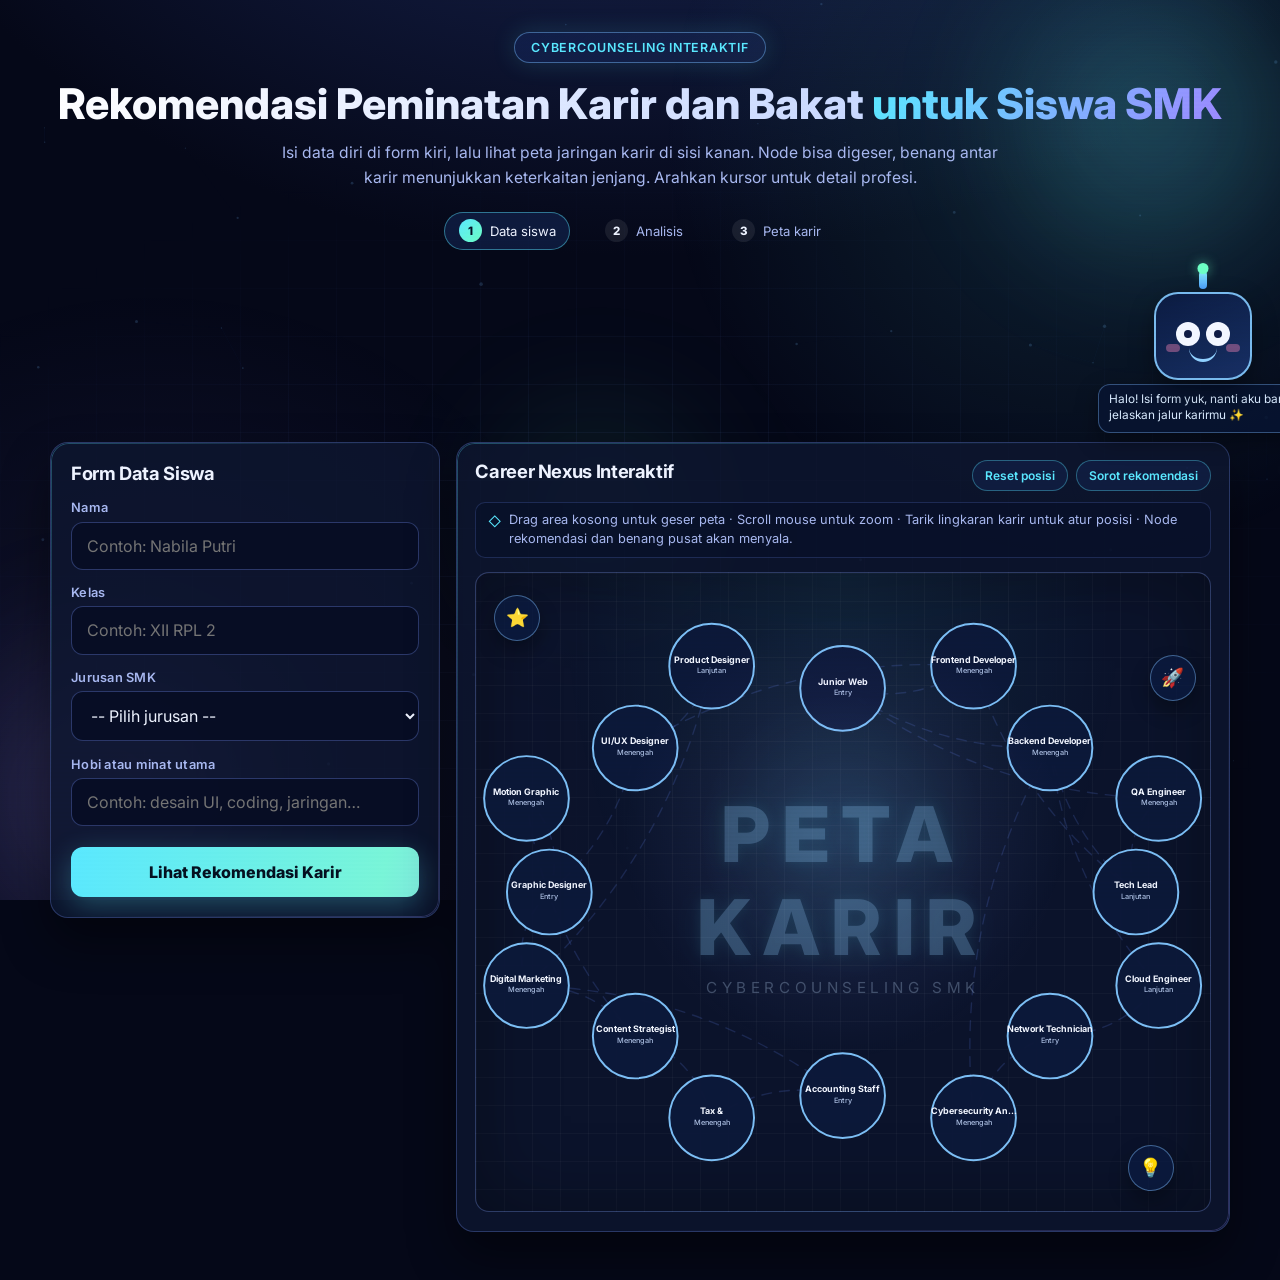
==== index.html @ 2188ef98 "v1" ====
<!DOCTYPE html>
<html lang="id">
<head>
  <meta charset="UTF-8" />
  <meta name="viewport" content="width=device-width, initial-scale=1.0" />
  <title>CyberCounseling Karir SMK</title>
  <link rel="preconnect" href="https://fonts.googleapis.com" />
  <link rel="preconnect" href="https://fonts.gstatic.com" crossorigin />
  <link href="https://fonts.googleapis.com/css2?family=Inter:wght@400;500;700;800&display=swap" rel="stylesheet" />
  <link rel="stylesheet" href="style.css" />
</head>
<body>
  <div class="ambient" aria-hidden="true">
    <canvas id="particleCanvas" class="particle-canvas"></canvas>
    <div class="orb orb--1"></div>
    <div class="orb orb--2"></div>
    <div class="orb orb--3"></div>
    <div class="grid-floor"></div>
  </div>
  <div class="background-glow"></div>
  <div class="scanlines" aria-hidden="true"></div>

  <main class="page">
    <header class="hero">
      <p class="badge badge--pulse">CyberCounseling Interaktif</p>
      <h1><span class="hero-title">Rekomendasi Peminatan Karir dan Bakat</span> <span class="hero-title hero-title--accent">untuk Siswa SMK</span></h1>
      <p class="subtitle">
        Isi data diri di form kiri, lalu lihat peta jaringan karir di sisi kanan. Node bisa digeser,
        benang antar karir menunjukkan keterkaitan jenjang. Arahkan kursor untuk detail profesi.
      </p>
      <ol class="steps" aria-label="Alur singkat">
        <li class="steps__item steps__item--active"><span class="steps__num">1</span> Data siswa</li>
        <li class="steps__item"><span class="steps__num">2</span> Analisis</li>
        <li class="steps__item"><span class="steps__num">3</span> Peta karir</li>
      </ol>
    </header>

    <aside class="mascot-dock" aria-hidden="true">
      <div class="cartoon-mascot" id="cartoonMascot">
        <div class="mascot-antenna"></div>
        <div class="mascot-face">
          <div class="eye eye-left"><span class="pupil"></span></div>
          <div class="eye eye-right"><span class="pupil"></span></div>
          <div class="mouth"></div>
          <div class="blush blush-left"></div>
          <div class="blush blush-right"></div>
        </div>
        <div class="speech" id="mascotSpeech">Halo! Isi form yuk, nanti aku bantu jelaskan jalur karirmu ✨</div>
      </div>
    </aside>

    <section class="content-grid">
      <article class="card form-card">
        <h2>Form Data Siswa</h2>
        <form id="studentForm" novalidate>
          <label class="field">
            <span class="field__label">Nama</span>
            <input type="text" id="name" name="name" placeholder="Contoh: Nabila Putri" autocomplete="name" required />
          </label>
          <label class="field">
            <span class="field__label">Kelas</span>
            <input type="text" id="classroom" name="classroom" placeholder="Contoh: XII RPL 2" required />
          </label>
          <label class="field">
            <span class="field__label">Jurusan SMK</span>
            <select id="major" name="major" required>
              <option value="">-- Pilih jurusan --</option>
              <option value="RPL">Rekayasa Perangkat Lunak (RPL)</option>
              <option value="TKJ">Teknik Komputer dan Jaringan (TKJ)</option>
              <option value="DKV">Desain Komunikasi Visual (DKV)</option>
              <option value="AKL">Akuntansi dan Keuangan Lembaga (AKL)</option>
              <option value="BDP">Bisnis Daring dan Pemasaran (BDP)</option>
            </select>
          </label>
          <label class="field">
            <span class="field__label">Hobi atau minat utama</span>
            <input type="text" id="hobby" name="hobby" placeholder="Contoh: desain UI, coding, jaringan…" required />
          </label>
          <button type="submit" class="btn-submit" id="submitBtn">
            <span class="btn-submit__shine" aria-hidden="true"></span>
            <span class="btn-submit__text">Lihat Rekomendasi Karir</span>
            <span class="btn-submit__loader" aria-hidden="true"></span>
          </button>
        </form>

        <div id="result" class="result hidden" role="region" aria-live="polite" aria-labelledby="resultHeading">
          <h3 id="resultHeading">Hasil Rekomendasi</h3>
          <p id="resultSummary"></p>
          <ul id="careerList" class="career-list"></ul>
        </div>
      </article>

      <article class="card graph-card experience-card" id="graphCard">
        <div class="graph-top">
          <div class="graph-top__row">
            <h2>Career Nexus Interaktif</h2>
            <div class="graph-actions">
              <button type="button" class="btn-ghost" id="resetNodes" title="Kembalikan posisi node ke awal">Reset posisi</button>
              <button type="button" class="btn-ghost" id="focusRecommended" title="Sorot node yang direkomendasikan">Sorot rekomendasi</button>
            </div>
          </div>
          <p class="graph-hint">
            <span class="graph-hint__icon" aria-hidden="true">◇</span>
            Drag area kosong untuk geser peta · Scroll mouse untuk zoom · Tarik lingkaran karir untuk atur posisi · Node rekomendasi dan benang pusat akan menyala.
          </p>
        </div>

        <div class="graph-wrapper" id="graphStage">
          <div class="center-title" aria-hidden="true">
            <span class="center-title__main">PETA KARIR</span>
            <span class="center-title__sub">CyberCounseling SMK</span>
          </div>
          <div class="floating-friends" aria-hidden="true">
            <div class="friend friend-star">⭐</div>
            <div class="friend friend-rocket">🚀</div>
            <div class="friend friend-spark">💡</div>
          </div>
          <svg id="careerGraph" viewBox="0 0 900 560" role="img" aria-label="Peta jaringan karir"></svg>
          <div id="tooltip" class="tooltip hidden"></div>
        </div>
      </article>
    </section>
  </main>

  <script src="script.js"></script>
</body>
</html>
---- style.css ----
:root {
  --bg-main: #050818;
  --bg-card: rgba(14, 22, 48, 0.82);
  --line: rgba(103, 138, 255, 0.42);
  --line-active: rgba(119, 255, 202, 0.75);
  --text-main: #eef3ff;
  --text-soft: #a8b8f0;
  --accent: #5ae8ff;
  --accent-second: #9b8cff;
  --success: #6dffc4;
  --shadow: 0 24px 48px rgba(0, 0, 0, 0.45);
  --radius: 18px;
  --ease-out: cubic-bezier(0.22, 1, 0.36, 1);
}

*,
*::before,
*::after {
  box-sizing: border-box;
}

html {
  scroll-behavior: smooth;
}

body {
  margin: 0;
  font-family: "Inter", system-ui, sans-serif;
  color: var(--text-main);
  background: radial-gradient(ellipse 120% 80% at 50% -20%, #1a2758 0%, var(--bg-main) 50%);
  min-height: 100vh;
  overflow-x: hidden;
}

/* --- Ambient layer --- */
.ambient {
  position: fixed;
  inset: 0;
  pointer-events: none;
  z-index: 0;
  overflow: hidden;
}

.particle-canvas {
  position: absolute;
  inset: 0;
  width: 100%;
  height: 100%;
  opacity: 0.35;
}

.orb {
  position: absolute;
  border-radius: 50%;
  filter: blur(60px);
  opacity: 0.55;
  animation: floatOrb 18s var(--ease-out) infinite;
  will-change: transform;
}

.orb--1 {
  width: min(42vw, 380px);
  height: min(42vw, 380px);
  background: radial-gradient(circle, rgba(90, 232, 255, 0.5), transparent 70%);
  top: -8%;
  right: -5%;
  animation-delay: 0s;
}

.orb--2 {
  width: min(50vw, 420px);
  height: min(50vw, 420px);
  background: radial-gradient(circle, rgba(155, 140, 255, 0.45), transparent 70%);
  bottom: -12%;
  left: -8%;
  animation-delay: -6s;
}

.orb--3 {
  width: min(35vw, 300px);
  height: min(35vw, 300px);
  background: radial-gradient(circle, rgba(109, 255, 196, 0.25), transparent 70%);
  top: 40%;
  left: 35%;
  animation-delay: -12s;
}

@keyframes floatOrb {
  0%,
  100% {
    transform: translate(0, 0) scale(1);
  }
  33% {
    transform: translate(4%, 6%) scale(1.06);
  }
  66% {
    transform: translate(-5%, 3%) scale(0.96);
  }
}

.grid-floor {
  position: absolute;
  inset: 0;
  background-image:
    linear-gradient(rgba(120, 160, 255, 0.06) 1px, transparent 1px),
    linear-gradient(90deg, rgba(120, 160, 255, 0.06) 1px, transparent 1px);
  background-size: 48px 48px;
  mask-image: radial-gradient(ellipse 80% 60% at 50% 60%, black 20%, transparent 75%);
  animation: gridDrift 28s linear infinite;
}

@keyframes gridDrift {
  from {
    background-position: 0 0, 0 0;
  }
  to {
    background-position: 48px 48px, 48px 48px;
  }
}

.background-glow {
  position: fixed;
  inset: 0;
  pointer-events: none;
  background:
    radial-gradient(circle at 85% 15%, rgba(90, 232, 255, 0.12), transparent 32%),
    radial-gradient(circle at 12% 85%, rgba(155, 140, 255, 0.1), transparent 35%);
  z-index: 0;
}

.scanlines {
  position: fixed;
  inset: 0;
  pointer-events: none;
  z-index: 9999;
  opacity: 0.04;
  background: repeating-linear-gradient(
    0deg,
    transparent,
    transparent 2px,
    rgba(0, 0, 0, 0.35) 2px,
    rgba(0, 0, 0, 0.35) 4px
  );
  mix-blend-mode: overlay;
}

.page {
  position: relative;
  z-index: 1;
  width: min(1180px, 94vw);
  margin: 0 auto;
  padding: 2rem 0 3rem;
  animation: pageEnter 0.9s var(--ease-out) both;
}

@keyframes pageEnter {
  from {
    opacity: 0;
    transform: translateY(16px);
  }
  to {
    opacity: 1;
    transform: translateY(0);
  }
}

/* --- Hero --- */
.hero {
  text-align: center;
  margin-bottom: 1.75rem;
}

.mascot-dock {
  display: flex;
  justify-content: flex-end;
  margin: -0.4rem 0 0.55rem;
  min-height: 116px;
}

.cartoon-mascot {
  position: relative;
  width: 132px;
  display: grid;
  justify-items: center;
  gap: 0.2rem;
  z-index: 3;
  pointer-events: auto;
  animation: mascotFloat 3.8s ease-in-out infinite;
}

.mascot-pop {
  animation: mascotPop 0.45s ease;
}

.mascot-antenna {
  width: 8px;
  height: 18px;
  border-radius: 8px;
  background: linear-gradient(180deg, #8be7ff, #4da3ff);
  position: relative;
}

.mascot-antenna::after {
  content: "";
  position: absolute;
  left: 50%;
  top: -8px;
  transform: translateX(-50%);
  width: 11px;
  height: 11px;
  border-radius: 50%;
  background: #6dffc4;
  box-shadow: 0 0 12px rgba(109, 255, 196, 0.6);
  animation: antennaBlink 1.2s ease-in-out infinite;
}

.mascot-face {
  width: 98px;
  height: 88px;
  border-radius: 24px;
  border: 2px solid rgba(134, 203, 255, 0.9);
  background: linear-gradient(155deg, rgba(12, 28, 67, 0.95), rgba(26, 52, 112, 0.86));
  box-shadow: 0 10px 24px rgba(0, 0, 0, 0.35);
  position: relative;
  transform-origin: center;
  transition: transform 0.2s ease;
}

.cartoon-mascot:hover .mascot-face {
  transform: scale(1.03) rotate(-2deg);
}

.eye {
  position: absolute;
  top: 28px;
  width: 24px;
  height: 24px;
  border-radius: 50%;
  background: #f3f7ff;
  overflow: hidden;
}

.eye-left {
  left: 20px;
}

.eye-right {
  right: 20px;
}

.pupil {
  position: absolute;
  left: 8px;
  top: 8px;
  width: 8px;
  height: 8px;
  border-radius: 50%;
  background: #0f1c45;
  transition: transform 0.08s linear;
}

.mouth {
  position: absolute;
  left: 50%;
  bottom: 16px;
  width: 28px;
  height: 14px;
  transform: translateX(-50%);
  border-bottom: 3px solid #91d1ff;
  border-radius: 0 0 18px 18px;
}

.blush {
  position: absolute;
  bottom: 26px;
  width: 14px;
  height: 8px;
  border-radius: 99px;
  background: rgba(255, 136, 185, 0.4);
}

.blush-left {
  left: 10px;
}

.blush-right {
  right: 10px;
}

.speech {
  width: 210px;
  padding: 0.48rem 0.6rem;
  border-radius: 12px;
  font-size: 0.74rem;
  line-height: 1.35;
  color: #d9ebff;
  border: 1px solid rgba(125, 185, 255, 0.38);
  background: rgba(8, 20, 50, 0.86);
  box-shadow: 0 8px 22px rgba(0, 0, 0, 0.35);
  animation: speechPulse 2.2s ease-in-out infinite;
}

.floating-friends {
  position: absolute;
  inset: 0;
  pointer-events: none;
  z-index: 2;
}

.friend {
  position: absolute;
  width: 46px;
  height: 46px;
  display: grid;
  place-items: center;
  border-radius: 50%;
  font-size: 1.15rem;
  background: rgba(12, 30, 70, 0.66);
  border: 1px solid rgba(130, 193, 255, 0.45);
  box-shadow: 0 10px 20px rgba(0, 0, 0, 0.32);
}

.friend-star {
  left: 18px;
  top: 22px;
  animation: friendDrift 4.2s ease-in-out infinite;
}

.friend-rocket {
  right: 14px;
  top: 82px;
  animation: friendDrift 3.6s ease-in-out infinite 0.4s;
}

.friend-spark {
  right: 36px;
  bottom: 20px;
  animation: friendDrift 5s ease-in-out infinite 0.8s;
}

.badge {
  display: inline-flex;
  align-items: center;
  gap: 0.35rem;
  margin: 0;
  padding: 0.45rem 1rem;
  border: 1px solid rgba(120, 191, 255, 0.45);
  border-radius: 999px;
  color: var(--accent);
  font-size: 0.78rem;
  font-weight: 600;
  letter-spacing: 0.06em;
  text-transform: uppercase;
  background: linear-gradient(135deg, rgba(18, 34, 82, 0.7), rgba(30, 50, 100, 0.4));
  box-shadow: 0 0 24px rgba(90, 232, 255, 0.15);
}

.badge--pulse {
  animation: badgeGlow 3s ease-in-out infinite;
}

@keyframes badgeGlow {
  0%,
  100% {
    box-shadow: 0 0 20px rgba(90, 232, 255, 0.12);
  }
  50% {
    box-shadow: 0 0 32px rgba(109, 255, 196, 0.22);
  }
}

.hero h1 {
  margin: 1rem 0 0.75rem;
  font-size: clamp(1.65rem, 4.2vw, 2.65rem);
  line-height: 1.18;
  font-weight: 800;
}

.hero-title {
  display: inline;
  background: linear-gradient(120deg, #fff 0%, #c8d8ff 100%);
  -webkit-background-clip: text;
  background-clip: text;
  color: transparent;
}

.hero-title--accent {
  background: linear-gradient(120deg, var(--accent) 0%, var(--accent-second) 50%, var(--success) 100%);
  -webkit-background-clip: text;
  background-clip: text;
  animation: hueShift 8s ease-in-out infinite alternate;
  background-size: 200% auto;
}

@keyframes hueShift {
  0% {
    background-position: 0% 50%;
  }
  100% {
    background-position: 100% 50%;
  }
}

.subtitle {
  margin: 0 auto;
  max-width: 720px;
  color: var(--text-soft);
  line-height: 1.55;
  font-size: 0.98rem;
}

.steps {
  display: flex;
  flex-wrap: wrap;
  justify-content: center;
  gap: 0.5rem 1.25rem;
  margin: 1.35rem 0 0;
  padding: 0;
  list-style: none;
}

.steps__item {
  display: inline-flex;
  align-items: center;
  gap: 0.5rem;
  padding: 0.4rem 0.85rem;
  border-radius: 999px;
  font-size: 0.82rem;
  color: var(--text-soft);
  border: 1px solid transparent;
  transition: border-color 0.35s ease, color 0.35s ease, background 0.35s ease, transform 0.35s ease;
}

.steps__num {
  display: inline-grid;
  place-items: center;
  width: 1.45rem;
  height: 1.45rem;
  border-radius: 50%;
  font-size: 0.72rem;
  font-weight: 800;
  background: rgba(255, 255, 255, 0.08);
  color: var(--text-main);
}

.steps__item--active {
  color: var(--text-main);
  border-color: rgba(90, 232, 255, 0.45);
  background: rgba(20, 40, 90, 0.55);
  animation: stepPop 0.5s var(--ease-out);
}

.steps__item--active .steps__num {
  background: linear-gradient(135deg, var(--accent), var(--success));
  color: #051025;
}

@keyframes stepPop {
  from {
    transform: scale(0.92);
    opacity: 0.7;
  }
  to {
    transform: scale(1);
    opacity: 1;
  }
}

@keyframes mascotFloat {
  0%,
  100% {
    transform: translateY(0);
  }
  50% {
    transform: translateY(-7px);
  }
}

@keyframes mascotPop {
  0% {
    transform: scale(0.92);
  }
  55% {
    transform: scale(1.08);
  }
  100% {
    transform: scale(1);
  }
}

@keyframes antennaBlink {
  0%,
  100% {
    opacity: 0.6;
  }
  50% {
    opacity: 1;
  }
}

@keyframes speechPulse {
  0%,
  100% {
    transform: translateY(0);
  }
  50% {
    transform: translateY(-2px);
  }
}

@keyframes friendDrift {
  0%,
  100% {
    transform: translateY(0) rotate(0deg);
  }
  50% {
    transform: translateY(-10px) rotate(8deg);
  }
}

/* --- Layout --- */
.content-grid {
  display: grid;
  grid-template-columns: minmax(320px, 390px) 1fr;
  gap: 1rem;
  align-items: start;
}

.card {
  position: relative;
  background: var(--bg-card);
  border: 1px solid rgba(118, 151, 255, 0.28);
  border-radius: var(--radius);
  box-shadow: var(--shadow);
  backdrop-filter: blur(12px);
  overflow: hidden;
  animation: cardRise 0.85s var(--ease-out) both;
}

.form-card {
  animation-delay: 0.08s;
}

.graph-card {
  animation-delay: 0.16s;
}

@keyframes cardRise {
  from {
    opacity: 0;
    transform: translateY(22px) scale(0.98);
  }
  to {
    opacity: 1;
    transform: translateY(0) scale(1);
  }
}

.card::before {
  content: "";
  position: absolute;
  inset: 0;
  border-radius: inherit;
  padding: 1px;
  background: linear-gradient(
    135deg,
    rgba(90, 232, 255, 0.35),
    transparent 40%,
    transparent 60%,
    rgba(155, 140, 255, 0.3)
  );
  -webkit-mask: linear-gradient(#fff 0 0) content-box, linear-gradient(#fff 0 0);
  mask: linear-gradient(#fff 0 0) content-box, linear-gradient(#fff 0 0);
  -webkit-mask-composite: xor;
  mask-composite: exclude;
  pointer-events: none;
  opacity: 0.85;
  animation: borderShimmer 6s ease-in-out infinite;
}

@keyframes borderShimmer {
  0%,
  100% {
    opacity: 0.55;
  }
  50% {
    opacity: 1;
  }
}

.form-card {
  padding: 1.2rem 1.25rem;
}

.form-card h2,
.graph-card h2 {
  margin: 0 0 1rem;
  font-size: 1.15rem;
  letter-spacing: -0.02em;
}

/* --- Form --- */
#studentForm {
  display: grid;
  gap: 0.95rem;
}

.field {
  display: grid;
  gap: 0.4rem;
}

.field__label {
  font-size: 0.8rem;
  font-weight: 600;
  color: var(--text-soft);
  letter-spacing: 0.02em;
}

input,
select,
button {
  border: none;
  font: inherit;
}

input,
select {
  width: 100%;
  padding: 0.82rem 0.95rem;
  border-radius: 12px;
  color: var(--text-main);
  background: rgba(8, 14, 36, 0.92);
  border: 1px solid rgba(118, 151, 255, 0.32);
  transition: border-color 0.25s ease, box-shadow 0.25s ease, transform 0.2s ease;
}

input:hover,
select:hover {
  border-color: rgba(90, 232, 255, 0.4);
}

input:focus,
select:focus {
  outline: none;
  border-color: rgba(90, 232, 255, 0.75);
  box-shadow:
    0 0 0 3px rgba(90, 232, 255, 0.18),
    0 12px 28px rgba(0, 0, 0, 0.25);
  transform: translateY(-1px);
}

.btn-submit {
  position: relative;
  margin-top: 0.35rem;
  padding: 0.95rem 1rem;
  border-radius: 12px;
  font-weight: 800;
  cursor: pointer;
  color: #041020;
  background: linear-gradient(105deg, var(--accent) 0%, #7af5d8 45%, var(--accent-second) 100%);
  background-size: 200% auto;
  overflow: hidden;
  transition: transform 0.25s ease, filter 0.25s ease, box-shadow 0.25s ease;
  box-shadow: 0 8px 28px rgba(90, 232, 255, 0.28);
  animation: btnGradient 5s ease infinite;
}

@keyframes btnGradient {
  0%,
  100% {
    background-position: 0% 50%;
  }
  50% {
    background-position: 100% 50%;
  }
}

.btn-submit:hover:not(:disabled) {
  transform: translateY(-3px);
  filter: brightness(1.05);
  box-shadow: 0 14px 36px rgba(90, 232, 255, 0.38);
}

.btn-submit:active:not(:disabled) {
  transform: translateY(-1px);
}

.btn-submit:disabled {
  cursor: wait;
  opacity: 0.88;
  filter: saturate(0.85);
}

.btn-submit__shine {
  position: absolute;
  inset: 0;
  translate: -100% 0;
  background: linear-gradient(
    100deg,
    transparent 0%,
    rgba(255, 255, 255, 0.45) 45%,
    transparent 70%
  );
  animation: shineSweep 2.8s ease-in-out infinite;
}

@keyframes shineSweep {
  0% {
    translate: -120% 0;
  }
  40%,
  100% {
    translate: 120% 0;
  }
}

.btn-submit.is-loading .btn-submit__text {
  opacity: 0;
}

.btn-submit.is-loading .btn-submit__shine {
  animation: none;
  opacity: 0;
}

.btn-submit__loader {
  display: none;
  position: absolute;
  inset: 0;
  margin: auto;
  width: 1.35rem;
  height: 1.35rem;
  border: 3px solid rgba(4, 16, 32, 0.25);
  border-top-color: #041020;
  border-radius: 50%;
  animation: spin 0.65s linear infinite;
}

.btn-submit.is-loading .btn-submit__loader {
  display: block;
}

@keyframes spin {
  to {
    transform: rotate(360deg);
  }
}

.btn-submit__text {
  position: relative;
  z-index: 1;
}

/* --- Result --- */
.result {
  margin-top: 1.1rem;
  padding: 1rem 1.05rem;
  border-radius: 14px;
  background: rgba(6, 12, 32, 0.88);
  border: 1px solid rgba(90, 232, 255, 0.35);
  animation: resultSlide 0.55s var(--ease-out) both;
  box-shadow: inset 0 1px 0 rgba(255, 255, 255, 0.06);
}

@keyframes resultSlide {
  from {
    opacity: 0;
    transform: translateY(12px) scale(0.98);
  }
  to {
    opacity: 1;
    transform: translateY(0) scale(1);
  }
}

.result h3 {
  margin: 0;
  color: var(--success);
  font-size: 1rem;
}

.result p {
  margin: 0.55rem 0 0.65rem;
  color: #d5e4ff;
  line-height: 1.55;
  font-size: 0.92rem;
}

.career-list {
  margin: 0;
  padding-left: 1.15rem;
  display: grid;
  gap: 0.45rem;
}

.career-list li {
  color: var(--text-soft);
  line-height: 1.45;
  font-size: 0.9rem;
  animation: liStagger 0.45s var(--ease-out) both;
}

.career-list li:nth-child(1) {
  animation-delay: 0.06s;
}
.career-list li:nth-child(2) {
  animation-delay: 0.12s;
}
.career-list li:nth-child(3) {
  animation-delay: 0.18s;
}
.career-list li:nth-child(4) {
  animation-delay: 0.24s;
}
.career-list li:nth-child(5) {
  animation-delay: 0.3s;
}

@keyframes liStagger {
  from {
    opacity: 0;
    transform: translateX(-8px);
  }
  to {
    opacity: 1;
    transform: translateX(0);
  }
}

/* --- Graph panel --- */
.graph-card {
  padding: 1.05rem 1.15rem 1.2rem;
  min-height: 720px;
}

.graph-top__row {
  display: flex;
  flex-wrap: wrap;
  align-items: flex-start;
  justify-content: space-between;
  gap: 0.75rem;
}

.graph-top__row h2 {
  margin: 0;
}

.graph-actions {
  display: flex;
  flex-wrap: wrap;
  gap: 0.45rem;
}

.btn-ghost {
  padding: 0.45rem 0.75rem;
  font-size: 0.75rem;
  font-weight: 600;
  color: var(--accent);
  background: rgba(20, 40, 90, 0.45);
  border: 1px solid rgba(90, 232, 255, 0.35);
  border-radius: 999px;
  cursor: pointer;
  transition: background 0.2s ease, transform 0.2s ease, box-shadow 0.2s ease;
}

.btn-ghost:hover {
  background: rgba(90, 232, 255, 0.12);
  transform: translateY(-1px);
  box-shadow: 0 6px 16px rgba(0, 0, 0, 0.2);
}

.btn-ghost:active {
  transform: translateY(0);
}

.graph-hint {
  display: flex;
  align-items: flex-start;
  gap: 0.5rem;
  margin: 0.65rem 0 0;
  padding: 0.55rem 0.7rem;
  font-size: 0.8rem;
  line-height: 1.45;
  color: var(--text-soft);
  background: rgba(8, 16, 40, 0.55);
  border-radius: 10px;
  border: 1px solid rgba(118, 151, 255, 0.2);
}

.graph-hint__icon {
  color: var(--accent);
  flex-shrink: 0;
  margin-top: 0.1rem;
}

.graph-wrapper {
  position: relative;
  margin-top: 0.85rem;
  height: 640px;
  border: 1px solid rgba(138, 165, 255, 0.28);
  border-radius: 14px;
  overflow: hidden;
  background:
    radial-gradient(ellipse at 50% 0%, rgba(90, 232, 255, 0.08), transparent 55%),
    linear-gradient(rgba(255, 255, 255, 0.03) 1px, transparent 1px),
    linear-gradient(90deg, rgba(255, 255, 255, 0.03) 1px, transparent 1px);
  background-size:
    100% 100%,
    28px 28px,
    28px 28px;
  animation: graphBgPulse 10s ease-in-out infinite;
  transition: transform 0.15s ease-out;
  box-shadow: inset 0 0 80px rgba(0, 0, 0, 0.35);
  cursor: grab;
  touch-action: none;
}

.center-title {
  position: absolute;
  left: 50%;
  top: 50%;
  transform: translate(-50%, -50%);
  z-index: 1;
  pointer-events: none;
  text-align: center;
  opacity: 0.32;
  user-select: none;
}

.center-title__main {
  display: block;
  font-size: clamp(2.2rem, 6vw, 4.8rem);
  font-weight: 800;
  letter-spacing: 0.15em;
  color: rgba(142, 210, 255, 0.85);
  text-shadow:
    0 0 12px rgba(90, 232, 255, 0.28),
    0 0 34px rgba(90, 232, 255, 0.22);
  animation: centerPulse 5.4s ease-in-out infinite;
}

.center-title__sub {
  display: block;
  margin-top: 0.25rem;
  font-size: clamp(0.7rem, 1.5vw, 0.95rem);
  letter-spacing: 0.3em;
  text-transform: uppercase;
  color: rgba(196, 223, 255, 0.85);
}

.graph-wrapper.is-panning {
  cursor: grabbing;
}

.experience-card {
  overflow: hidden;
}

.experience-card::after {
  content: "";
  position: absolute;
  inset: 0;
  background:
    radial-gradient(circle at 50% 50%, rgba(90, 232, 255, 0.1), transparent 26%),
    radial-gradient(circle at 50% 50%, rgba(155, 140, 255, 0.12), transparent 40%);
  pointer-events: none;
}

.edge--hub {
  stroke: rgba(90, 232, 255, 0.55);
  stroke-width: 1.8;
  stroke-dasharray: 6 8;
  animation-duration: 2.8s;
  filter: drop-shadow(0 0 7px rgba(90, 232, 255, 0.45));
}

@keyframes graphBgPulse {
  0%,
  100% {
    box-shadow: inset 0 0 80px rgba(0, 0, 0, 0.35);
  }
  50% {
    box-shadow: inset 0 0 100px rgba(90, 232, 255, 0.06);
  }
}

@keyframes centerPulse {
  0%,
  100% {
    opacity: 0.65;
    transform: scale(1);
  }
  50% {
    opacity: 1;
    transform: scale(1.03);
  }
}

#careerGraph {
  width: 100%;
  height: 100%;
  display: block;
  touch-action: none;
}

.edge {
  stroke: var(--line);
  stroke-width: 1.7;
  fill: none;
  opacity: 0.42;
  stroke-linecap: round;
  stroke-dasharray: 12 10;
  animation: flowLine 5.5s linear infinite;
  transition: stroke 0.35s ease, stroke-width 0.35s ease, filter 0.35s ease, opacity 0.35s ease;
}

.edge--related {
  stroke: var(--line-active);
  stroke-width: 2.8;
  opacity: 0.95;
  filter: drop-shadow(0 0 6px rgba(109, 255, 196, 0.45));
  animation-duration: 3.2s;
}

.edge--focus {
  stroke: var(--accent);
  stroke-width: 2.9;
  opacity: 1;
  filter: drop-shadow(0 0 7px rgba(90, 232, 255, 0.52));
}

.edge--muted {
  opacity: 0.12;
}

@keyframes flowLine {
  from {
    stroke-dashoffset: 0;
  }
  to {
    stroke-dashoffset: -200;
  }
}

.node {
  cursor: grab;
  transition: filter 0.25s ease, opacity 0.25s ease;
  position: relative;
  z-index: 3;
}

.node:active {
  cursor: grabbing;
}

.node.is-dragging {
  filter: drop-shadow(0 12px 24px rgba(90, 232, 255, 0.35));
}

.node--focus {
  filter: drop-shadow(0 0 14px rgba(90, 232, 255, 0.38));
}

.node--muted {
  opacity: 0.42;
}

.node circle {
  fill: rgba(12, 24, 58, 0.96);
  stroke: rgba(130, 200, 255, 0.95);
  stroke-width: 2.4;
  transition: fill 0.25s ease, stroke 0.25s ease, stroke-width 0.25s ease;
}

.node .node-glow {
  fill: none;
  stroke: var(--success);
  stroke-width: 6;
  opacity: 0;
  pointer-events: none;
}

.node text {
  fill: #f2f6ff;
  font-size: 11px;
  font-weight: 700;
  text-anchor: middle;
  pointer-events: none;
}

.node text .node-sub {
  font-size: 9px;
  font-weight: 500;
  fill: rgba(200, 220, 255, 0.85);
}

.node.highlight circle {
  fill: rgba(22, 48, 110, 1);
  stroke: var(--accent);
  stroke-width: 3.2;
}

.node.recommended circle {
  stroke: var(--success);
  animation: nodePulse 2.2s ease-in-out infinite;
}

.node.recommended .node-glow {
  opacity: 0.35;
  animation: glowRing 2.2s ease-in-out infinite;
}

@keyframes glowRing {
  0%,
  100% {
    stroke-width: 5;
    opacity: 0.18;
  }
  50% {
    stroke-width: 14;
    opacity: 0.5;
  }
}

.node.flash-once circle {
  animation: nodeFlash 0.6s ease-out;
}

@keyframes nodePulse {
  0%,
  100% {
    filter: drop-shadow(0 0 6px rgba(109, 255, 196, 0.4));
  }
  50% {
    filter: drop-shadow(0 0 16px rgba(109, 255, 196, 0.75));
  }
}

@keyframes nodeFlash {
  0% {
    stroke: var(--accent);
  }
  40% {
    stroke: #fff;
    stroke-width: 4;
  }
  100% {
    stroke: var(--success);
    stroke-width: 2.4;
  }
}

.tooltip {
  position: absolute;
  z-index: 5;
  max-width: min(360px, 90vw);
  padding: 0.85rem 0.95rem;
  border-radius: 12px;
  color: #f0f6ff;
  font-size: 0.84rem;
  line-height: 1.42;
  background: rgba(8, 16, 42, 0.96);
  border: 1px solid rgba(128, 190, 255, 0.5);
  box-shadow: 0 16px 40px rgba(0, 0, 0, 0.45);
  pointer-events: none;
  animation: tipIn 0.22s var(--ease-out) both;
  backdrop-filter: blur(8px);
}

@keyframes tipIn {
  from {
    opacity: 0;
    transform: scale(0.94) translateY(4px);
  }
  to {
    opacity: 1;
    transform: scale(1) translateY(0);
  }
}

.tooltip .title {
  margin-bottom: 0.35rem;
  color: var(--accent);
  font-weight: 800;
  font-size: 0.95rem;
}

.hidden {
  display: none !important;
}

/* --- Reduced motion --- */
@media (prefers-reduced-motion: reduce) {
  *,
  *::before,
  *::after {
    animation-duration: 0.01ms !important;
    animation-iteration-count: 1 !important;
    transition-duration: 0.01ms !important;
  }

  html {
    scroll-behavior: auto;
  }

  .particle-canvas {
    display: none;
  }

  .scanlines {
    display: none;
  }
}

@media (max-width: 1024px) {
  .mascot-dock {
    justify-content: center;
    margin: 0.2rem 0 0.85rem;
  }

  .content-grid {
    grid-template-columns: 1fr;
  }

  .graph-card {
    min-height: 650px;
  }

  .graph-wrapper {
    height: 560px;
  }
}

@media (max-width: 720px) {
  .page {
    width: 96vw;
    padding: 1.2rem 0 1.6rem;
  }

  .hero {
    margin-bottom: 1rem;
  }

  .hero h1 {
    font-size: clamp(1.35rem, 7vw, 1.9rem);
    line-height: 1.24;
    margin: 0.7rem 0 0.55rem;
  }

  .subtitle {
    font-size: 0.9rem;
    line-height: 1.45;
  }

  .steps {
    gap: 0.45rem 0.55rem;
    margin-top: 0.95rem;
  }

  .steps__item {
    font-size: 0.74rem;
    padding: 0.3rem 0.6rem;
  }

  .mascot-dock {
    margin: 0.1rem 0 0.55rem;
    min-height: 98px;
  }

  .cartoon-mascot {
    width: 108px;
  }

  .mascot-face {
    width: 82px;
    height: 72px;
    border-radius: 20px;
  }

  .eye {
    top: 22px;
    width: 20px;
    height: 20px;
  }

  .eye-left {
    left: 16px;
  }

  .eye-right {
    right: 16px;
  }

  .mouth {
    bottom: 12px;
    width: 24px;
    height: 12px;
  }

  .speech {
    width: min(86vw, 240px);
    font-size: 0.68rem;
    padding: 0.4rem 0.52rem;
    line-height: 1.3;
  }

  .card {
    border-radius: 14px;
  }

  .form-card,
  .graph-card {
    padding: 0.85rem;
  }

  #studentForm {
    gap: 0.72rem;
  }

  input,
  select {
    padding: 0.72rem 0.8rem;
    font-size: 0.92rem;
  }

  .btn-submit {
    padding: 0.78rem 0.85rem;
    font-size: 0.9rem;
  }

  .result {
    margin-top: 0.7rem;
    padding: 0.78rem;
  }

  .graph-top__row {
    flex-direction: column;
    align-items: stretch;
    gap: 0.55rem;
  }

  .graph-actions {
    gap: 0.35rem;
  }

  .btn-ghost {
    flex: 1 1 auto;
    text-align: center;
    padding: 0.45rem 0.55rem;
    font-size: 0.72rem;
  }

  .graph-hint {
    font-size: 0.74rem;
    padding: 0.45rem 0.55rem;
  }

  .graph-card {
    min-height: 600px;
  }

  .graph-wrapper {
    height: 460px;
    margin-top: 0.65rem;
  }

  .center-title {
    opacity: 0.22;
  }

  .center-title__main {
    letter-spacing: 0.08em;
    font-size: clamp(1.35rem, 9vw, 2.2rem);
  }

  .center-title__sub {
    letter-spacing: 0.18em;
    font-size: 0.62rem;
  }

  .friend {
    width: 34px;
    height: 34px;
    font-size: 0.9rem;
  }

  .friend-star {
    left: 8px;
    top: 10px;
  }

  .friend-rocket {
    right: 8px;
    top: 54px;
  }

  .friend-spark {
    right: 14px;
    bottom: 10px;
  }

  .tooltip {
    max-width: min(84vw, 290px);
    font-size: 0.76rem;
    padding: 0.62rem 0.7rem;
    line-height: 1.34;
  }
}

@media (max-width: 480px) {
  .page {
    width: 97vw;
  }

  .badge {
    font-size: 0.7rem;
    padding: 0.36rem 0.75rem;
  }

  .steps {
    justify-content: flex-start;
  }

  .steps__item {
    width: 100%;
    justify-content: center;
  }

  .form-card h2,
  .graph-card h2 {
    font-size: 1rem;
  }

  .graph-wrapper {
    height: 410px;
  }

  .orb,
  .scanlines {
    display: none;
  }
}
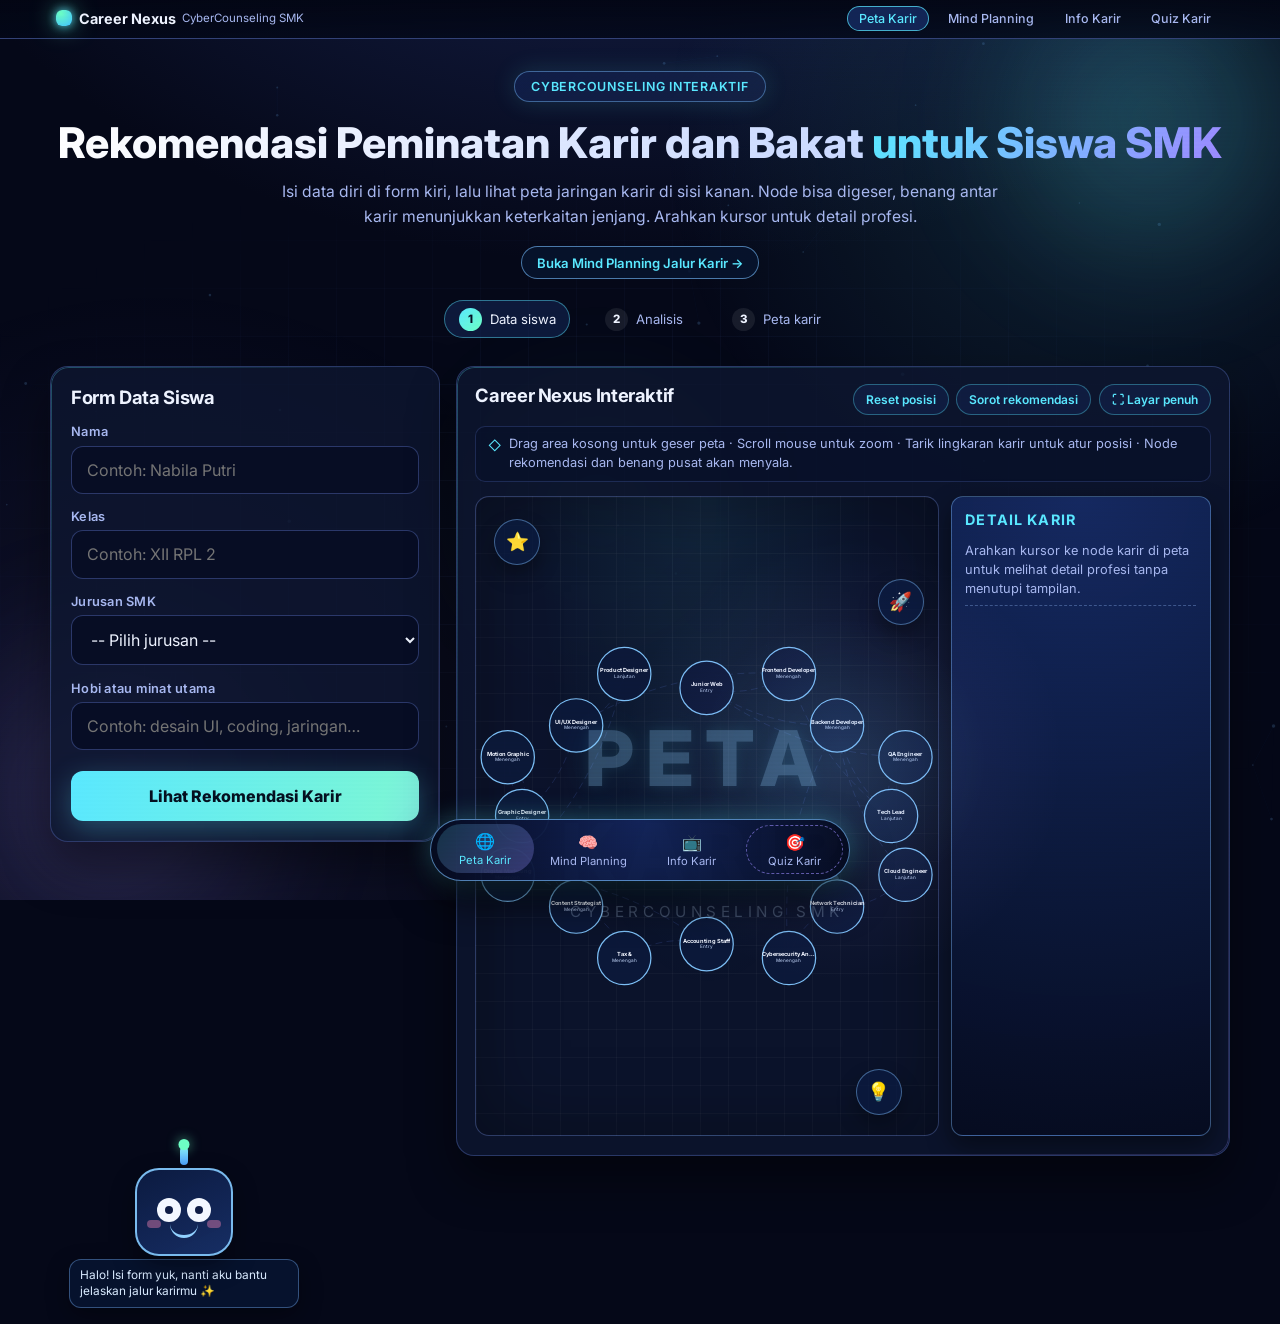
==== commit 1c8877cb: "update v1.2" ====
--- a/index.html
+++ b/index.html
@@ -20,6 +20,22 @@
   <div class="background-glow"></div>
   <div class="scanlines" aria-hidden="true"></div>
 
+  <header class="app-header">
+    <div class="app-header__inner">
+      <div class="app-header__brand">
+        <span class="app-header__logo-dot"></span>
+        <span class="app-header__title">Career Nexus</span>
+        <span class="app-header__subtitle">CyberCounseling SMK</span>
+      </div>
+      <nav class="app-header__nav" aria-label="Navigasi utama">
+        <a href="index.html" class="app-header__link app-header__link--active">Peta Karir</a>
+        <a href="mind-planning.html" class="app-header__link">Mind Planning</a>
+        <a href="career-info.html" class="app-header__link">Info Karir</a>
+        <a href="career-quiz.html" class="app-header__link">Quiz Karir</a>
+      </nav>
+    </div>
+  </header>
+
   <main class="page">
     <header class="hero">
       <p class="badge badge--pulse">CyberCounseling Interaktif</p>
@@ -28,6 +44,9 @@
         Isi data diri di form kiri, lalu lihat peta jaringan karir di sisi kanan. Node bisa digeser,
         benang antar karir menunjukkan keterkaitan jenjang. Arahkan kursor untuk detail profesi.
       </p>
+      <div class="mind-hero-actions">
+        <a href="mind-planning.html" class="btn-outline">Buka Mind Planning Jalur Karir →</a>
+      </div>
       <ol class="steps" aria-label="Alur singkat">
         <li class="steps__item steps__item--active"><span class="steps__num">1</span> Data siswa</li>
         <li class="steps__item"><span class="steps__num">2</span> Analisis</li>
@@ -97,6 +116,9 @@
             <div class="graph-actions">
               <button type="button" class="btn-ghost" id="resetNodes" title="Kembalikan posisi node ke awal">Reset posisi</button>
               <button type="button" class="btn-ghost" id="focusRecommended" title="Sorot node yang direkomendasikan">Sorot rekomendasi</button>
+              <button type="button" class="btn-ghost btn-ghost--icon" id="toggleFullscreen" title="Perbesar peta karir ke layar penuh">
+                ⛶ Layar penuh
+              </button>
             </div>
           </div>
           <p class="graph-hint">
@@ -105,23 +127,68 @@
           </p>
         </div>
 
-        <div class="graph-wrapper" id="graphStage">
-          <div class="center-title" aria-hidden="true">
-            <span class="center-title__main">PETA KARIR</span>
-            <span class="center-title__sub">CyberCounseling SMK</span>
+        <div class="graph-analyze-overlay hidden" id="graphAnalyzeOverlay" aria-live="polite" aria-label="Sistem sedang menganalisis data untuk menemukan rekomendasi karir">
+          <div class="graph-analyze-overlay__inner">
+            <div class="graph-analyze-orbit">
+              <span class="graph-analyze-orbit__dot graph-analyze-orbit__dot--1"></span>
+              <span class="graph-analyze-orbit__dot graph-analyze-orbit__dot--2"></span>
+              <span class="graph-analyze-orbit__dot graph-analyze-orbit__dot--3"></span>
+            </div>
+            <div class="graph-analyze-text">
+              <p class="graph-analyze-text__title">Menganalisis minat dan jalur karir…</p>
+              <p class="graph-analyze-text__hint">Career Nexus sedang mencari node karir yang paling nyambung dengan jurusan dan hobimu.</p>
+            </div>
           </div>
-          <div class="floating-friends" aria-hidden="true">
-            <div class="friend friend-star">⭐</div>
-            <div class="friend friend-rocket">🚀</div>
-            <div class="friend friend-spark">💡</div>
+        </div>
+
+        <div class="graph-main">
+          <div class="graph-wrapper" id="graphStage">
+            <div class="center-title" aria-hidden="true">
+              <span class="center-title__main">PETA KARIR</span>
+              <span class="center-title__sub">CyberCounseling SMK</span>
+            </div>
+            <div class="floating-friends" aria-hidden="true">
+              <div class="friend friend-star">⭐</div>
+              <div class="friend friend-rocket">🚀</div>
+              <div class="friend friend-spark">💡</div>
+            </div>
+            <svg id="careerGraph" viewBox="0 0 900 560" role="img" aria-label="Peta jaringan karir"></svg>
+            <div id="tooltip" class="tooltip hidden"></div>
           </div>
-          <svg id="careerGraph" viewBox="0 0 900 560" role="img" aria-label="Peta jaringan karir"></svg>
-          <div id="tooltip" class="tooltip hidden"></div>
+
+          <aside class="graph-info" id="graphInfoPanel" aria-live="polite">
+            <h3 class="graph-info__title">Detail Karir</h3>
+            <p class="graph-info__placeholder" id="graphInfoPlaceholder">
+              Arahkan kursor ke node karir di peta untuk melihat detail profesi tanpa menutupi tampilan.
+            </p>
+            <div class="graph-info__body" id="graphInfoContent"></div>
+          </aside>
         </div>
       </article>
     </section>
   </main>
 
+  <footer class="app-footer">
+    <div class="app-footer__tabs app-footer__tabs--four" aria-label="Navigasi bawah">
+      <a href="index.html" class="app-footer__tab app-footer__tab--active">
+        <span class="app-footer__icon">🌐</span>
+        <span class="app-footer__label">Peta Karir</span>
+      </a>
+      <a href="mind-planning.html" class="app-footer__tab">
+        <span class="app-footer__icon">🧠</span>
+        <span class="app-footer__label">Mind Planning</span>
+      </a>
+      <a href="career-info.html" class="app-footer__tab">
+        <span class="app-footer__icon">📺</span>
+        <span class="app-footer__label">Info Karir</span>
+      </a>
+      <a href="career-quiz.html" class="app-footer__tab app-footer__tab--ghost">
+        <span class="app-footer__icon">🎯</span>
+        <span class="app-footer__label">Quiz Karir</span>
+      </a>
+    </div>
+  </footer>
+
   <script src="script.js"></script>
 </body>
 </html>
--- a/style.css
+++ b/style.css
@@ -149,8 +149,142 @@
   z-index: 1;
   width: min(1180px, 94vw);
   margin: 0 auto;
-  padding: 2rem 0 3rem;
+  padding: 2rem 0 10.5rem;
   animation: pageEnter 0.9s var(--ease-out) both;
+}
+
+.app-header {
+  position: sticky;
+  top: 0;
+  z-index: 20;
+  backdrop-filter: blur(18px);
+  background: linear-gradient(180deg, rgba(3, 6, 20, 0.94), rgba(3, 8, 24, 0.78));
+  border-bottom: 1px solid rgba(118, 151, 255, 0.42);
+}
+
+.app-header__inner {
+  width: min(1180px, 94vw);
+  margin: 0 auto;
+  padding: 0.35rem 0.4rem 0.45rem;
+  display: flex;
+  align-items: center;
+  justify-content: space-between;
+  gap: 0.8rem;
+}
+
+.app-header__brand {
+  display: flex;
+  align-items: center;
+  gap: 0.4rem;
+}
+
+.app-header__logo-dot {
+  width: 16px;
+  height: 16px;
+  border-radius: 6px;
+  background: radial-gradient(circle at 30% 20%, #6dffc4, #41c2ff);
+  box-shadow:
+    0 0 10px rgba(90, 232, 255, 0.9),
+    0 0 24px rgba(109, 255, 196, 0.7);
+}
+
+.app-header__title {
+  font-size: 0.9rem;
+  font-weight: 700;
+}
+
+.app-header__subtitle {
+  font-size: 0.72rem;
+  color: var(--text-soft);
+}
+
+.app-header__nav {
+  display: flex;
+  flex-wrap: wrap;
+  gap: 0.4rem;
+}
+
+.app-header__link {
+  padding: 0.25rem 0.7rem;
+  border-radius: 999px;
+  font-size: 0.78rem;
+  font-weight: 500;
+  color: var(--text-soft);
+  text-decoration: none;
+  border: 1px solid transparent;
+  transition: background 0.2s ease, color 0.2s ease, border-color 0.2s ease;
+}
+
+.app-header__link:hover {
+  background: rgba(20, 40, 90, 0.7);
+  color: var(--accent);
+}
+
+.app-header__link--active {
+  border-color: rgba(90, 232, 255, 0.7);
+  background: rgba(20, 40, 90, 0.95);
+  color: var(--accent);
+}
+
+.app-footer {
+  position: fixed;
+  left: 50%;
+  transform: translateX(-50%);
+  bottom: 1.2rem;
+  z-index: 30;
+  width: min(420px, 92vw);
+}
+
+.app-footer__tabs {
+  display: grid;
+  grid-template-columns: repeat(3, 1fr);
+  gap: 0.35rem;
+  padding: 0.35rem;
+  border-radius: 999px;
+  background: radial-gradient(circle at top, rgba(19, 36, 90, 0.97), rgba(5, 10, 30, 0.97));
+  border: 1px solid rgba(120, 191, 255, 0.65);
+  box-shadow:
+    0 18px 40px rgba(0, 0, 0, 0.7),
+    0 0 26px rgba(90, 232, 255, 0.35);
+}
+
+.app-footer__tab {
+  display: flex;
+  flex-direction: column;
+  align-items: center;
+  justify-content: center;
+  gap: 0.1rem;
+  padding: 0.35rem 0.15rem;
+  border-radius: 999px;
+  border: none;
+  background: transparent;
+  color: var(--text-soft);
+  font-size: 0.7rem;
+  text-decoration: none;
+  cursor: pointer;
+  transition: background 0.2s ease, color 0.2s ease, transform 0.2s ease;
+}
+
+.app-footer__tab--active {
+  background: linear-gradient(135deg, rgba(90, 232, 255, 0.18), rgba(155, 140, 255, 0.3));
+  color: var(--accent);
+  transform: translateY(-1px);
+}
+
+.app-footer__tab--ghost {
+  border: 1px dashed rgba(155, 140, 255, 0.6);
+}
+
+.app-footer__icon {
+  font-size: 1rem;
+}
+
+.app-footer__label {
+  white-space: nowrap;
+}
+
+.app-footer__tabs--four {
+  grid-template-columns: repeat(4, 1fr);
 }
 
 @keyframes pageEnter {
@@ -170,20 +304,685 @@
   margin-bottom: 1.75rem;
 }
 
+.mind-page {
+  padding-bottom: 4rem;
+}
+
+.mind-hero {
+  margin-bottom: 1.4rem;
+}
+
+.mind-hero-actions {
+  display: flex;
+  flex-wrap: wrap;
+  justify-content: center;
+  gap: 0.75rem;
+  margin-top: 1.1rem;
+}
+
+.btn-outline {
+  display: inline-flex;
+  align-items: center;
+  justify-content: center;
+  gap: 0.3rem;
+  padding: 0.45rem 0.9rem;
+  border-radius: 999px;
+  border: 1px solid rgba(120, 191, 255, 0.6);
+  color: var(--accent);
+  background: rgba(8, 20, 46, 0.85);
+  font-size: 0.82rem;
+  font-weight: 600;
+  text-decoration: none;
+  cursor: pointer;
+  transition: background 0.2s ease, transform 0.2s ease, box-shadow 0.2s ease;
+}
+
+.btn-outline:hover {
+  background: rgba(90, 232, 255, 0.12);
+  transform: translateY(-1px);
+  box-shadow: 0 10px 22px rgba(0, 0, 0, 0.3);
+}
+
+.btn-outline--ghost {
+  border-style: dashed;
+  border-color: rgba(155, 140, 255, 0.7);
+  color: var(--accent-second);
+}
+
+.btn-outline--ghost:hover {
+  background: rgba(155, 140, 255, 0.12);
+}
+
+.mind-layout {
+  display: grid;
+  grid-template-columns: 1fr;
+}
+
+.mind-card {
+  padding: 1.2rem 1.25rem 1.4rem;
+}
+
+.mind-toolbar {
+  display: flex;
+  flex-wrap: wrap;
+  align-items: center;
+  justify-content: space-between;
+  gap: 0.9rem;
+  margin-bottom: 0.9rem;
+}
+
+.mind-toolbar__group {
+  display: flex;
+  flex-wrap: wrap;
+  align-items: center;
+  gap: 0.4rem;
+  font-size: 0.8rem;
+  color: var(--text-soft);
+}
+
+.mind-toolbar__label {
+  font-weight: 600;
+  text-transform: uppercase;
+  letter-spacing: 0.06em;
+}
+
+.mind-toolbar select {
+  padding: 0.45rem 0.7rem;
+  border-radius: 999px;
+  border: 1px solid rgba(118, 151, 255, 0.4);
+  background: rgba(7, 16, 38, 0.95);
+  color: var(--text-main);
+  font-size: 0.8rem;
+}
+
+.mind-toolbar__group--hint {
+  max-width: 320px;
+}
+
+.mind-toolbar__group--hint span {
+  opacity: 0.9;
+}
+
+.mind-stage-wrapper {
+  display: grid;
+  grid-template-columns: minmax(0, 3.1fr) minmax(260px, 1.4fr);
+  gap: 0.85rem;
+  align-items: stretch;
+}
+
+.mind-stage {
+  position: relative;
+  height: 420px;
+  border-radius: 14px;
+  border: 1px solid rgba(138, 165, 255, 0.4);
+  overflow: auto;
+  background:
+    radial-gradient(circle at top, rgba(90, 232, 255, 0.12), transparent 55%),
+    linear-gradient(rgba(255, 255, 255, 0.035) 1px, transparent 1px),
+    linear-gradient(90deg, rgba(255, 255, 255, 0.035) 1px, transparent 1px);
+  background-size:
+    100% 100%,
+    38px 38px,
+    38px 38px;
+  box-shadow: inset 0 0 80px rgba(0, 0, 0, 0.4);
+}
+
+.mind-stage-inner {
+  position: relative;
+  width: 1600px;
+  height: 700px;
+}
+
+.mind-lines {
+  position: absolute;
+  left: 0;
+  top: 0;
+  width: 1600px;
+  height: 700px;
+}
+
+.mind-nodes-layer {
+  position: absolute;
+  left: 0;
+  top: 0;
+  width: 1600px;
+  height: 700px;
+}
+
+.mind-node {
+  position: absolute;
+  min-width: 180px;
+  max-width: 240px;
+  padding: 0.55rem 0.7rem;
+  border-radius: 12px;
+  border: 1px solid rgba(255, 183, 255, 0.7);
+  background: rgba(11, 7, 40, 0.96);
+  color: #ffeefe;
+  font-size: 0.8rem;
+  line-height: 1.4;
+  cursor: grab;
+  text-align: center;
+  box-shadow:
+    0 8px 20px rgba(0, 0, 0, 0.4),
+    0 0 14px rgba(255, 128, 255, 0.35);
+  transition: transform 0.18s ease, box-shadow 0.18s ease, border-color 0.18s ease, background 0.18s ease;
+}
+
+.mind-node--compact {
+  min-width: 90px;
+  max-width: 120px;
+  font-weight: 600;
+}
+
+.mind-node--accent {
+  border-color: rgba(90, 232, 255, 0.9);
+  background: radial-gradient(circle at top, rgba(17, 36, 90, 0.96), rgba(6, 10, 28, 0.96));
+  box-shadow:
+    0 10px 26px rgba(0, 0, 0, 0.5),
+    0 0 18px rgba(90, 232, 255, 0.6);
+}
+
+.mind-node--dragging {
+  cursor: grabbing;
+  transform: scale(1.03);
+  box-shadow:
+    0 14px 32px rgba(0, 0, 0, 0.6),
+    0 0 24px rgba(90, 232, 255, 0.66);
+}
+
+.mind-node--active {
+  border-width: 2px;
+  border-color: var(--success);
+  box-shadow:
+    0 14px 32px rgba(0, 0, 0, 0.6),
+    0 0 22px rgba(109, 255, 196, 0.75);
+}
+
+.mind-edge {
+  stroke: rgba(255, 180, 255, 0.7);
+  stroke-width: 2;
+  fill: none;
+  stroke-linecap: round;
+  stroke-dasharray: 10 8;
+  animation: flowLine 7s linear infinite;
+  filter: drop-shadow(0 0 8px rgba(255, 150, 255, 0.45));
+}
+
+.mind-notes {
+  position: relative;
+  padding: 0.75rem 0.85rem;
+  border-radius: 12px;
+  background: radial-gradient(circle at top, rgba(26, 52, 112, 0.98), rgba(6, 12, 32, 0.98));
+  border: 1px solid rgba(128, 190, 255, 0.6);
+  box-shadow: 0 10px 24px rgba(0, 0, 0, 0.45);
+  font-size: 0.86rem;
+  color: #e6eeff;
+  display: flex;
+  flex-direction: column;
+  gap: 0.5rem;
+}
+
+.mind-notes__title {
+  margin: 0;
+  font-size: 0.95rem;
+  text-transform: uppercase;
+  letter-spacing: 0.12em;
+  color: var(--accent);
+}
+
+.mind-notes__hint {
+  margin: 0;
+  font-size: 0.8rem;
+  color: var(--text-soft);
+}
+
+.mind-notes__current {
+  font-weight: 600;
+  font-size: 0.84rem;
+}
+
+.mind-notes__input {
+  min-height: 130px;
+  border-radius: 10px;
+  border: 1px solid rgba(118, 151, 255, 0.6);
+  background: rgba(5, 12, 30, 0.95);
+  color: var(--text-main);
+  font-family: "Inter", system-ui, sans-serif;
+  font-size: 0.82rem;
+  padding: 0.55rem 0.7rem;
+  resize: vertical;
+}
+
+.mind-notes__input:focus {
+  outline: none;
+  border-color: rgba(90, 232, 255, 0.9);
+  box-shadow:
+    0 0 0 2px rgba(90, 232, 255, 0.3),
+    0 10px 26px rgba(0, 0, 0, 0.4);
+}
+
+.mind-notes__small {
+  margin: 0;
+  font-size: 0.74rem;
+  color: rgba(210, 224, 255, 0.8);
+}
+
+.mind-card--fullscreen {
+  position: fixed;
+  inset: calc(0.6rem + 48px) 0 0 0;
+  margin: 0;
+  border-radius: 0;
+  z-index: 70;
+}
+
+.mind-card--fullscreen .mind-stage-wrapper {
+  grid-template-columns: minmax(0, 3.4fr) minmax(280px, 1.2fr);
+  height: calc(100vh - 5.5rem);
+}
+
+.mind-card--fullscreen .mind-stage {
+  height: 100%;
+}
+
+/* --- Career info --- */
+.info-page {
+  padding-bottom: 4rem;
+}
+
+.info-layout {
+  display: grid;
+  grid-template-columns: minmax(260px, 0.9fr) minmax(0, 2.1fr);
+  gap: 1rem;
+}
+
+.info-list-card {
+  padding: 1rem 1rem 1.1rem;
+}
+
+.info-detail-card {
+  padding: 1.1rem 1.2rem 1.3rem;
+}
+
+.info-search input {
+  width: 100%;
+  padding: 0.6rem 0.75rem;
+  border-radius: 10px;
+  border: 1px solid rgba(118, 151, 255, 0.5);
+  background: rgba(5, 12, 30, 0.95);
+  color: var(--text-main);
+  font-size: 0.82rem;
+}
+
+.info-search input:focus {
+  outline: none;
+  border-color: rgba(90, 232, 255, 0.85);
+  box-shadow:
+    0 0 0 2px rgba(90, 232, 255, 0.3),
+    0 10px 24px rgba(0, 0, 0, 0.4);
+}
+
+.info-list {
+  list-style: none;
+  margin: 0.7rem 0 0;
+  padding: 0;
+  max-height: 420px;
+  overflow-y: auto;
+}
+
+.info-list-item {
+  padding: 0.55rem 0.6rem;
+  border-radius: 10px;
+  border: 1px solid transparent;
+  cursor: pointer;
+  margin-bottom: 0.35rem;
+  transition: background 0.18s ease, border-color 0.18s ease, transform 0.18s ease;
+}
+
+.info-list-item__title {
+  font-size: 0.86rem;
+  font-weight: 600;
+}
+
+.info-list-item__meta {
+  font-size: 0.75rem;
+  color: var(--text-soft);
+}
+
+.info-list-item:hover {
+  background: rgba(16, 32, 80, 0.9);
+  border-color: rgba(120, 191, 255, 0.6);
+  transform: translateY(-1px);
+}
+
+.info-list-item--active {
+  background: rgba(20, 40, 96, 0.95);
+  border-color: var(--accent);
+}
+
+.info-detail-header {
+  display: flex;
+  align-items: flex-start;
+  justify-content: space-between;
+  gap: 0.8rem;
+  margin-bottom: 0.8rem;
+}
+
+.info-detail-subtitle {
+  margin: 0.1rem 0 0;
+  font-size: 0.85rem;
+  color: var(--text-soft);
+}
+
+.info-media-wrapper {
+  display: grid;
+  grid-template-columns: minmax(0, 1.6fr) minmax(0, 1fr);
+  gap: 0.75rem;
+  align-items: stretch;
+  margin-bottom: 0.9rem;
+}
+
+.info-media {
+  position: relative;
+  padding: 0.9rem 0.9rem 0.8rem;
+  border-radius: 14px;
+  background: radial-gradient(circle at top, rgba(16, 40, 100, 0.98), rgba(4, 8, 26, 0.98));
+  border: 1px solid rgba(128, 190, 255, 0.6);
+  overflow: hidden;
+}
+
+.info-media-pulse {
+  position: relative;
+  display: grid;
+  place-items: center;
+  height: 170px;
+}
+
+.info-media-circle {
+  position: absolute;
+  border-radius: 50%;
+  border: 1px solid rgba(128, 190, 255, 0.5);
+}
+
+.info-media-circle--outer {
+  width: 160px;
+  height: 160px;
+  animation: orbitSpin 14s linear infinite;
+}
+
+.info-media-circle--inner {
+  width: 110px;
+  height: 110px;
+  border-color: rgba(109, 255, 196, 0.7);
+  animation: orbitSpin 10s linear infinite reverse;
+}
+
+.info-media-play {
+  position: relative;
+  width: 62px;
+  height: 62px;
+  border-radius: 50%;
+  border: none;
+  background: radial-gradient(circle at 30% 20%, #ffffff, #6dffc4);
+  color: #041020;
+  font-size: 1.4rem;
+  cursor: pointer;
+  box-shadow:
+    0 0 20px rgba(90, 232, 255, 0.7),
+    0 12px 26px rgba(0, 0, 0, 0.7);
+}
+
+.info-media-caption {
+  margin: 0.6rem 0 0;
+  font-size: 0.8rem;
+  color: var(--text-soft);
+}
+
+.info-media--pulse .info-media-play {
+  animation: centerPulse 1.6s ease-in-out 1;
+}
+
+.info-tags {
+  display: flex;
+  flex-wrap: wrap;
+  gap: 0.35rem;
+  align-content: flex-start;
+}
+
+.info-tag {
+  padding: 0.2rem 0.5rem;
+  border-radius: 999px;
+  font-size: 0.72rem;
+  border: 1px solid rgba(118, 191, 255, 0.7);
+  color: var(--text-soft);
+  background: rgba(5, 12, 30, 0.95);
+}
+
+.info-detail-grid {
+  display: grid;
+  grid-template-columns: minmax(0, 1.4fr) minmax(0, 1fr);
+  gap: 0.75rem;
+  margin-bottom: 0.85rem;
+}
+
+.info-section h3 {
+  margin: 0 0 0.45rem;
+  font-size: 0.95rem;
+}
+
+.info-section p {
+  margin: 0;
+  font-size: 0.86rem;
+  color: #dde7ff;
+}
+
+.info-tips {
+  margin: 0;
+  padding-left: 1.1rem;
+  font-size: 0.84rem;
+  color: var(--text-soft);
+}
+
+.info-tips li {
+  margin-bottom: 0.25rem;
+  animation: liStagger 0.45s var(--ease-out) both;
+}
+
+.info-roadmap {
+  border-top: 1px solid rgba(128, 190, 255, 0.4);
+  padding-top: 0.7rem;
+}
+
+.info-roadmap-steps {
+  display: flex;
+  flex-wrap: wrap;
+  gap: 0.35rem;
+  margin-top: 0.35rem;
+}
+
+.info-roadmap-step {
+  display: inline-flex;
+  align-items: center;
+  gap: 0.35rem;
+  padding: 0.32rem 0.6rem;
+  border-radius: 999px;
+  background: rgba(5, 14, 36, 0.96);
+  border: 1px solid rgba(118, 151, 255, 0.6);
+  font-size: 0.8rem;
+}
+
+.info-roadmap-step__circle {
+  width: 18px;
+  height: 18px;
+  border-radius: 50%;
+  display: grid;
+  place-items: center;
+  font-size: 0.7rem;
+  font-weight: 700;
+  background: linear-gradient(135deg, var(--accent), var(--success));
+  color: #041020;
+}
+
+.info-roadmap-step__label {
+  white-space: nowrap;
+}
+
+/* --- Quiz --- */
+.quiz-page {
+  padding-bottom: 4rem;
+}
+
+.quiz-layout {
+  display: grid;
+  grid-template-columns: minmax(0, 1.7fr) minmax(260px, 1.1fr);
+  gap: 1rem;
+  align-items: stretch;
+}
+
+.quiz-card {
+  padding: 1.1rem 1.2rem 1.3rem;
+}
+
+.quiz-result {
+  padding: 1rem 1rem 1.2rem;
+}
+
+.quiz-progress {
+  margin-bottom: 0.8rem;
+}
+
+.quiz-progress__bar {
+  width: 100%;
+  height: 6px;
+  border-radius: 999px;
+  background: rgba(12, 22, 54, 0.9);
+  overflow: hidden;
+}
+
+.quiz-progress__fill {
+  width: 0;
+  height: 100%;
+  border-radius: inherit;
+  background: linear-gradient(90deg, var(--accent), var(--accent-second));
+  transition: width 0.25s ease;
+}
+
+.quiz-progress__label {
+  display: block;
+  margin-top: 0.4rem;
+  font-size: 0.78rem;
+  color: var(--text-soft);
+}
+
+.quiz-question {
+  font-size: 1rem;
+  font-weight: 600;
+  margin-bottom: 0.7rem;
+}
+
+.quiz-options {
+  display: grid;
+  gap: 0.4rem;
+}
+
+.quiz-option {
+  text-align: left;
+  padding: 0.6rem 0.75rem;
+  border-radius: 10px;
+  border: 1px solid rgba(118, 151, 255, 0.5);
+  background: rgba(5, 12, 30, 0.95);
+  color: var(--text-main);
+  font-size: 0.86rem;
+  cursor: pointer;
+  transition: background 0.18s ease, border-color 0.18s ease, transform 0.18s ease;
+}
+
+.quiz-option:hover {
+  background: rgba(18, 36, 88, 0.98);
+}
+
+.quiz-option--selected {
+  border-color: var(--accent);
+  background: radial-gradient(circle at top, rgba(36, 86, 160, 0.98), rgba(6, 12, 32, 0.98));
+  transform: translateY(-1px);
+}
+
+.quiz-actions {
+  display: flex;
+  justify-content: space-between;
+  gap: 0.5rem;
+  margin-top: 0.9rem;
+}
+
+.quiz-score-circle {
+  width: 130px;
+  height: 130px;
+  border-radius: 50%;
+  margin: 0.6rem auto 0.6rem;
+  border: 2px solid rgba(120, 191, 255, 0.8);
+  display: grid;
+  place-items: center;
+  box-shadow:
+    0 0 24px rgba(90, 232, 255, 0.4),
+    0 0 40px rgba(109, 255, 196, 0.3);
+}
+
+.quiz-score-circle__inner {
+  width: 96px;
+  height: 96px;
+  border-radius: 50%;
+  display: grid;
+  place-items: center;
+  background: radial-gradient(circle at 30% 20%, #ffffff, #7af5d8);
+  color: #051025;
+  font-size: 1.8rem;
+  font-weight: 800;
+}
+
+.quiz-score-circle__inner--pulse {
+  animation: centerPulse 1.8s ease-in-out 1;
+}
+
+.quiz-result-text {
+  font-size: 0.86rem;
+  color: #dde7ff;
+  text-align: center;
+}
+
+.quiz-result-tags {
+  list-style: none;
+  margin: 0.7rem 0 0;
+  padding: 0;
+  display: flex;
+  flex-wrap: wrap;
+  gap: 0.4rem;
+  justify-content: center;
+}
+
+.quiz-result-tags li {
+  padding: 0.25rem 0.6rem;
+  border-radius: 999px;
+  border: 1px solid rgba(118, 151, 255, 0.7);
+  font-size: 0.78rem;
+  background: rgba(6, 14, 38, 0.96);
+}
+
 .mascot-dock {
+  position: fixed;
+  left: clamp(0.65rem, 2vw, 1.2rem);
+  bottom: clamp(0.65rem, 2vw, 1rem);
   display: flex;
-  justify-content: flex-end;
-  margin: -0.4rem 0 0.55rem;
-  min-height: 116px;
+  align-items: flex-end;
+  z-index: 40;
+  pointer-events: none;
 }
 
 .cartoon-mascot {
   position: relative;
-  width: 132px;
+  width: clamp(96px, 10vw, 132px);
   display: grid;
   justify-items: center;
   gap: 0.2rem;
-  z-index: 3;
+  z-index: 1;
   pointer-events: auto;
   animation: mascotFloat 3.8s ease-in-out infinite;
 }
@@ -215,8 +1014,8 @@
 }
 
 .mascot-face {
-  width: 98px;
-  height: 88px;
+  width: clamp(74px, 8vw, 98px);
+  height: clamp(64px, 7.2vw, 88px);
   border-radius: 24px;
   border: 2px solid rgba(134, 203, 255, 0.9);
   background: linear-gradient(155deg, rgba(12, 28, 67, 0.95), rgba(26, 52, 112, 0.86));
@@ -288,7 +1087,7 @@
 }
 
 .speech {
-  width: 210px;
+  width: min(230px, calc(100vw - 3rem));
   padding: 0.48rem 0.6rem;
   border-radius: 12px;
   font-size: 0.74rem;
@@ -834,6 +1633,97 @@
   min-height: 720px;
 }
 
+.graph-analyze-overlay {
+  position: absolute;
+  inset: 0;
+  display: flex;
+  align-items: center;
+  justify-content: center;
+  padding: 1.5rem;
+  background: radial-gradient(circle at top, rgba(9, 18, 50, 0.9), rgba(2, 6, 18, 0.96));
+  backdrop-filter: blur(10px);
+  z-index: 50;
+}
+
+.graph-analyze-overlay__inner {
+  display: flex;
+  flex-direction: column;
+  align-items: center;
+  gap: 1.1rem;
+  max-width: 440px;
+  text-align: center;
+}
+
+.graph-analyze-orbit {
+  position: relative;
+  width: 120px;
+  height: 120px;
+  border-radius: 50%;
+  border: 1px dashed rgba(128, 190, 255, 0.6);
+  box-shadow:
+    0 0 30px rgba(90, 232, 255, 0.4),
+    inset 0 0 40px rgba(10, 180, 255, 0.2);
+  animation: orbitSpin 8s linear infinite;
+}
+
+.graph-analyze-orbit__dot {
+  position: absolute;
+  width: 12px;
+  height: 12px;
+  border-radius: 50%;
+  background: radial-gradient(circle, #6dffc4 0%, #41c2ff 45%, #102648 80%);
+  box-shadow: 0 0 16px rgba(109, 255, 196, 0.9);
+}
+
+.graph-analyze-orbit__dot--1 {
+  top: -6px;
+  left: 50%;
+  transform: translateX(-50%);
+}
+
+.graph-analyze-orbit__dot--2 {
+  right: -6px;
+  top: 50%;
+  transform: translateY(-50%);
+}
+
+.graph-analyze-orbit__dot--3 {
+  bottom: -6px;
+  left: 50%;
+  transform: translateX(-50%);
+}
+
+.graph-analyze-text__title {
+  margin: 0;
+  font-weight: 700;
+  font-size: 1rem;
+  color: var(--accent);
+}
+
+.graph-analyze-text__hint {
+  margin: 0.2rem 0 0;
+  font-size: 0.86rem;
+  color: var(--text-soft);
+  line-height: 1.5;
+}
+
+@keyframes orbitSpin {
+  0% {
+    transform: rotate(0deg);
+  }
+  100% {
+    transform: rotate(360deg);
+  }
+}
+
+.graph-main {
+  display: grid;
+  grid-template-columns: minmax(0, 3.2fr) minmax(260px, 1.3fr);
+  gap: 0.75rem;
+  align-items: stretch;
+  margin-top: 0.85rem;
+}
+
 .graph-top__row {
   display: flex;
   flex-wrap: wrap;
@@ -896,7 +1786,6 @@
 
 .graph-wrapper {
   position: relative;
-  margin-top: 0.85rem;
   height: 640px;
   border: 1px solid rgba(138, 165, 255, 0.28);
   border-radius: 14px;
@@ -916,6 +1805,75 @@
   touch-action: none;
 }
 
+.graph-card--fullscreen {
+  position: fixed;
+  inset: 0;
+  margin: 0;
+  border-radius: 0;
+  z-index: 80;
+}
+
+.graph-card--fullscreen .graph-main {
+  margin-top: 0.75rem;
+  height: calc(100vh - 130px);
+}
+
+.graph-card--fullscreen .graph-wrapper {
+  height: 100%;
+}
+
+.graph-card--fullscreen .graph-info {
+  max-height: 100%;
+}
+
+.graph-info {
+  position: relative;
+  padding: 0.75rem 0.85rem;
+  border-radius: 12px;
+  background: radial-gradient(circle at top, rgba(22, 44, 104, 0.9), rgba(6, 12, 32, 0.96));
+  border: 1px solid rgba(128, 190, 255, 0.4);
+  box-shadow: 0 10px 24px rgba(0, 0, 0, 0.45);
+  color: #e6eeff;
+  font-size: 0.86rem;
+  line-height: 1.5;
+  max-height: 640px;
+  overflow: hidden;
+  display: flex;
+  flex-direction: column;
+  gap: 0.4rem;
+}
+
+.graph-info__title {
+  margin: 0 0 0.25rem;
+  font-size: 0.9rem;
+  letter-spacing: 0.08em;
+  text-transform: uppercase;
+  color: var(--accent);
+}
+
+.graph-info__placeholder {
+  margin: 0;
+  color: var(--text-soft);
+  font-size: 0.8rem;
+}
+
+.graph-info__body {
+  margin: 0;
+  padding-top: 0.25rem;
+  border-top: 1px dashed rgba(150, 190, 255, 0.35);
+  overflow-y: auto;
+}
+
+.graph-info__body strong {
+  color: var(--accent);
+}
+
+.graph-info__name {
+  font-weight: 800;
+  margin-bottom: 0.3rem;
+  font-size: 0.95rem;
+}
+
 .center-title {
   position: absolute;
   left: 50%;
@@ -1154,7 +2112,7 @@
 .tooltip {
   position: absolute;
   z-index: 5;
-  max-width: min(360px, 90vw);
+  max-width: min(320px, 80vw);
   padding: 0.85rem 0.95rem;
   border-radius: 12px;
   color: #f0f6ff;
@@ -1215,8 +2173,12 @@
 
 @media (max-width: 1024px) {
   .mascot-dock {
-    justify-content: center;
-    margin: 0.2rem 0 0.85rem;
+    left: 0.7rem;
+    bottom: 0.7rem;
+  }
+
+  .page {
+    padding-bottom: 9.8rem;
   }
 
   .content-grid {
@@ -1227,15 +2189,28 @@
     min-height: 650px;
   }
 
+  .graph-main {
+    grid-template-columns: 1fr;
+  }
+
   .graph-wrapper {
-    height: 560px;
+    height: 520px;
+  }
+
+  .graph-info {
+    max-height: none;
+    order: 2;
   }
 }
 
 @media (max-width: 720px) {
+  .app-header {
+    display: none;
+  }
+
   .page {
     width: 96vw;
-    padding: 1.2rem 0 1.6rem;
+    padding: 1.2rem 0 8.2rem;
   }
 
   .hero {
@@ -1264,12 +2239,13 @@
   }
 
   .mascot-dock {
-    margin: 0.1rem 0 0.55rem;
-    min-height: 98px;
+    left: 50%;
+    transform: translateX(-50%);
+    bottom: 0.55rem;
   }
 
   .cartoon-mascot {
-    width: 108px;
+    width: 100px;
   }
 
   .mascot-face {
@@ -1299,10 +2275,11 @@
   }
 
   .speech {
-    width: min(86vw, 240px);
-    font-size: 0.68rem;
+    width: min(78vw, 220px);
+    font-size: 0.66rem;
     padding: 0.4rem 0.52rem;
     line-height: 1.3;
+    text-align: center;
   }
 
   .card {
@@ -1360,9 +2337,16 @@
     min-height: 600px;
   }
 
+  .graph-analyze-overlay__inner {
+    max-width: 100%;
+  }
+
+  .graph-main {
+    margin-top: 0.65rem;
+  }
+
   .graph-wrapper {
-    height: 460px;
-    margin-top: 0.65rem;
+    height: 430px;
   }
 
   .center-title {
@@ -1401,16 +2385,75 @@
   }
 
   .tooltip {
-    max-width: min(84vw, 290px);
+    max-width: min(84vw, 260px);
     font-size: 0.76rem;
     padding: 0.62rem 0.7rem;
     line-height: 1.34;
   }
+
+  .mind-stage-wrapper {
+    grid-template-columns: 1fr;
+  }
+
+  .mind-notes {
+    margin-top: 0.7rem;
+  }
+
+  .mind-node {
+    min-width: 160px;
+  }
+
+  .info-layout {
+    grid-template-columns: 1fr;
+  }
+
+  .info-media-wrapper {
+    grid-template-columns: 1fr;
+  }
+
+  .info-detail-grid {
+    grid-template-columns: 1fr;
+  }
+
+  .quiz-layout {
+    grid-template-columns: 1fr;
+  }
+
+  .quiz-result {
+    margin-top: 0.8rem;
+  }
+
+  .app-footer {
+    bottom: 0.8rem;
+    width: min(460px, 96vw);
+  }
 }
 
 @media (max-width: 480px) {
+  .mascot-dock {
+    left: 50%;
+    transform: translateX(-50%);
+    bottom: 0.5rem;
+  }
+
+  .cartoon-mascot {
+    width: 88px;
+  }
+
+  .mascot-face {
+    width: 70px;
+    height: 60px;
+  }
+
+  .speech {
+    width: min(74vw, 186px);
+    font-size: 0.6rem;
+    padding: 0.34rem 0.45rem;
+  }
+
   .page {
     width: 97vw;
+    padding-bottom: 7.2rem;
   }
 
   .badge {
@@ -1433,11 +2476,24 @@
   }
 
   .graph-wrapper {
-    height: 410px;
+    height: 380px;
   }
 
   .orb,
   .scanlines {
     display: none;
   }
-}
+
+  .app-footer {
+    width: 96vw;
+    bottom: 0.6rem;
+  }
+
+  .app-footer__tabs {
+    gap: 0.25rem;
+  }
+
+  .app-footer__label {
+    font-size: 0.68rem;
+  }
+}
